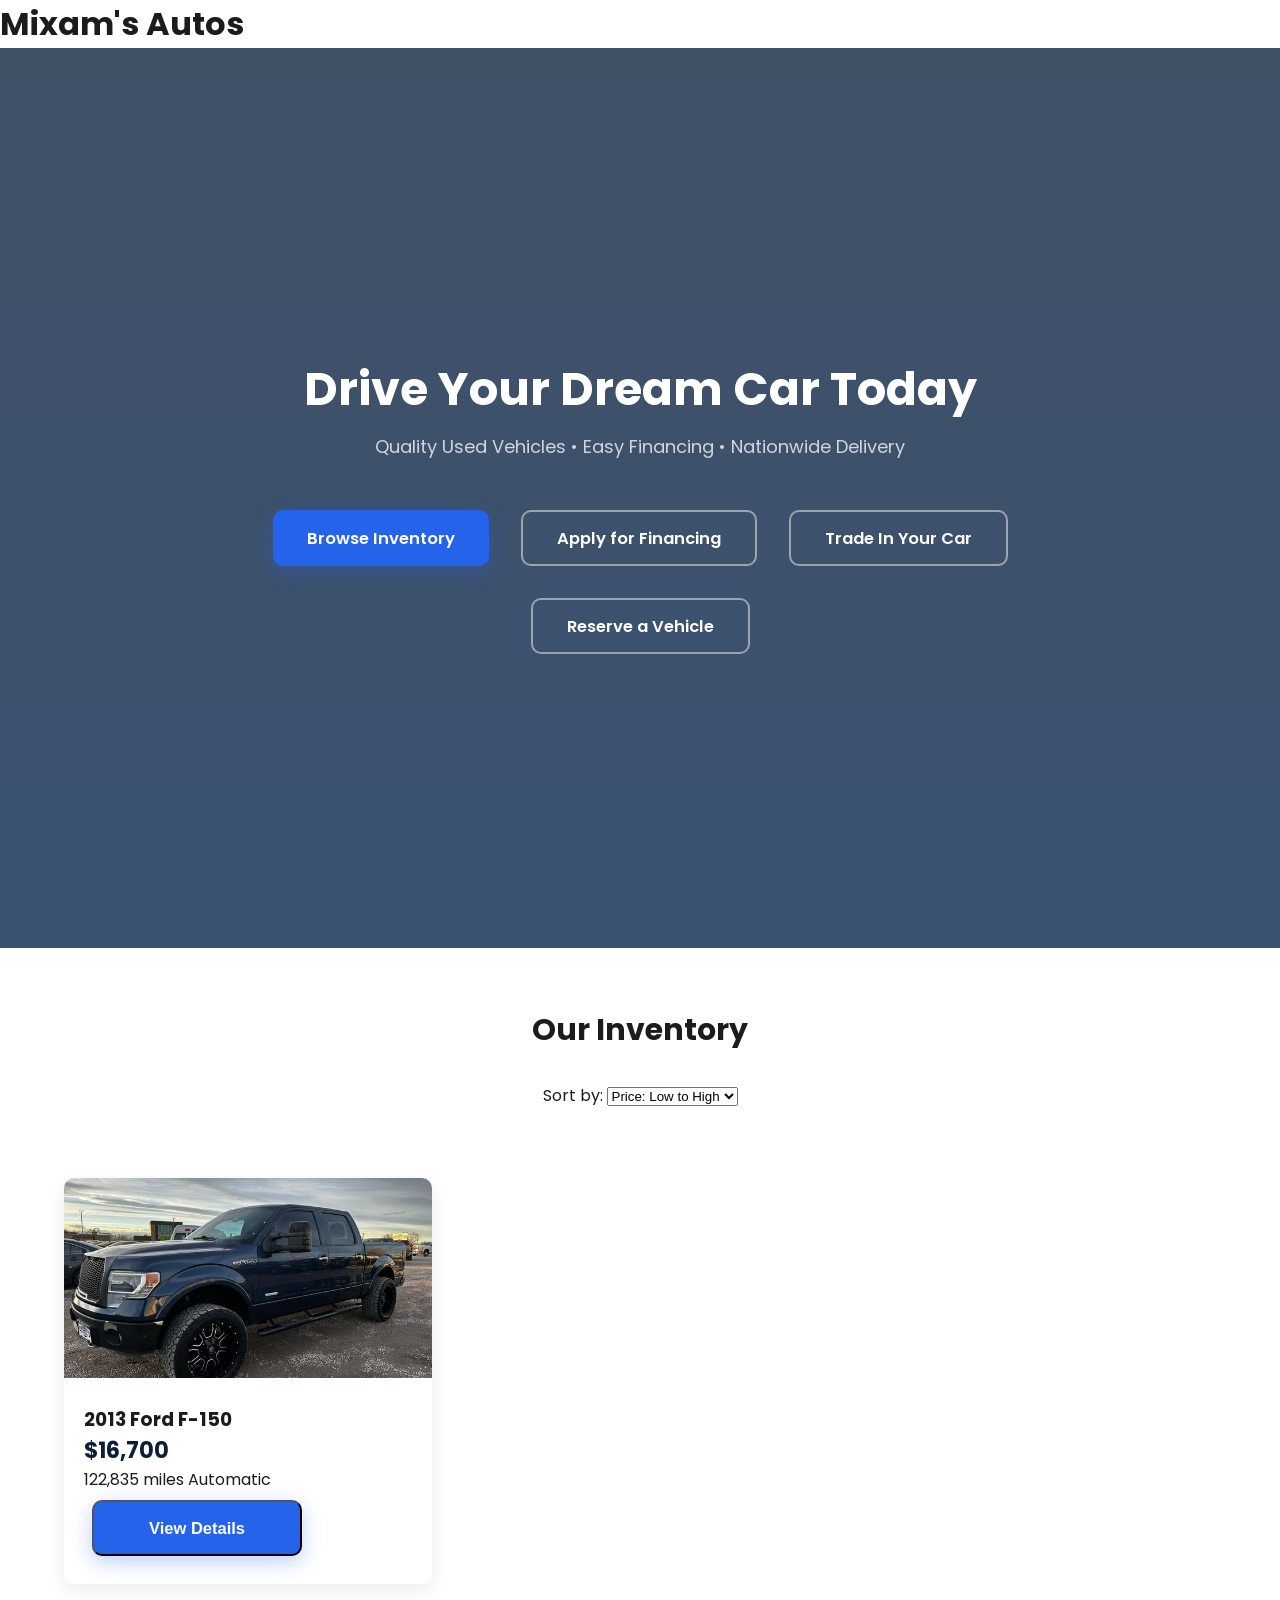
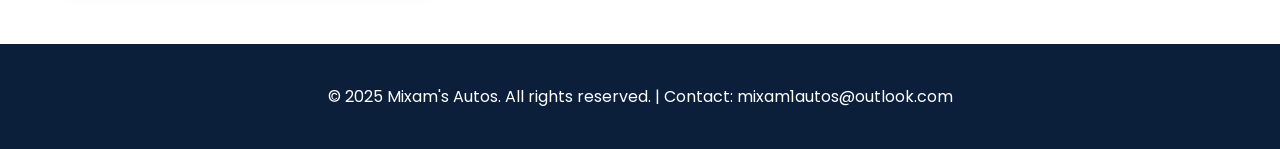
==== index.html @ 823a1bb5 "Update index.html" ====
<!DOCTYPE html>
<html lang="en">
<head>
  <meta charset="UTF-8" />
  <meta name="viewport" content="width=device-width, initial-scale=1.0"/>
  <title>Mixam's Autos - Inventory</title>
  <link rel="stylesheet" href="style.css"/>
  <link href="https://fonts.googleapis.com/css2?family=Poppins:wght@400;500;600;700&display=swap" rel="stylesheet"/>
  <style>
    .hero {
      background: linear-gradient(rgba(11, 31, 58, 0.78), rgba(31, 58, 95, 0.88)), 
                  url('https://images.unsplash.com/photo-1609521263047-f8f205293f24') center/cover no-repeat;
      color: white;
      padding: 110px 5% 80px;
      text-align: center;
      min-height: 100vh;
      display: flex;
      flex-direction: column;
      justify-content: center;
      position: relative;
    }

    /* Professional animation for hero content */
    .hero-content {
      animation: fadeInUp 1.2s ease forwards;
    }

    @keyframes fadeInUp {
      from {
        opacity: 0;
        transform: translateY(40px);
      }
      to {
        opacity: 1;
        transform: translateY(0);
      }
    }

    .hero h1 {
      font-family: 'Poppins', sans-serif;
      font-size: 46px;
      font-weight: 700;
      line-height: 1.12;
      margin-bottom: 18px;
    }
    .hero .subtitle {
      font-size: 18px;
      color: #D1D5DB;
      max-width: 560px;
      margin: 0 auto 42px;
      line-height: 1.5;
    }
    .hero-buttons {
      display: flex;
      gap: 16px;
      justify-content: center;
      flex-wrap: wrap;
    }
    .btn {
      height: 56px;
      padding: 0 34px;
      border-radius: 10px;
      font-size: 16.5px;
      font-weight: 600;
      display: flex;
      align-items: center;
      justify-content: center;
      text-decoration: none;
      min-width: 210px;
      transition: all 0.4s ease;
    }
    .btn-primary {
      background: #2563EB;
      color: white;
      box-shadow: 0 6px 20px rgba(37,99,235,0.3);
    }
    .btn-primary:hover {
      background: #1E40AF;
      transform: translateY(-4px) scale(1.03);
    }
    .btn-secondary {
      background: transparent;
      color: white;
      border: 2px solid #9CA3AF;
    }
    .btn-secondary:hover {
      background: rgba(255,255,255,0.12);
      transform: translateY(-2px);
    }

    /* Mobile improvements */
    @media (max-width: 768px) {
      .hero h1 { font-size: 34px; }
      .hero { padding: 80px 5% 60px; min-height: auto; }
      .hero-buttons { flex-direction: column; align-items: center; }
      .btn { width: 100%; max-width: 300px; }
    }
  </style>
</head>
<body>
  <header>
    <h1>Mixam's Autos</h1>
  </header>

  <main>
    <!-- Hero -->
    <section class="hero">
      <div class="hero-content">
        <h1>Drive Your Dream Car Today</h1>
        <p class="subtitle">Quality Used Vehicles • Easy Financing • Nationwide Delivery</p>
        <div class="hero-buttons">
          <a href="#inventory" class="btn btn-primary">Browse Inventory</a>
          <a href="financing.html" class="btn btn-secondary">Apply for Financing</a>
          <a href="trade-in.html" class="btn btn-secondary">Trade In Your Car</a>
          <a href="reservation.html" class="btn btn-secondary">Reserve a Vehicle</a>
        </div>
      </div>
    </section>

    <!-- Inventory -->
    <section id="inventory" class="filters" style="padding: 60px 5% 40px; background: white;">
      <h2 style="text-align: center; margin-bottom: 30px;">Our Inventory</h2>
      <div class="filter-controls" style="text-align: center; margin-bottom: 30px;">
        <label>Sort by:</label>
        <select id="sortSelect">
          <option value="price-asc">Price: Low to High</option>
          <option value="price-desc">Price: High to Low</option>
          <option value="year-desc">Newest First</option>
        </select>
      </div>
    </section>

    <section class="car-grid" id="carGrid" style="padding: 0 5% 60px; background: white;">
      <!-- Cars added by script.js -->
    </section>
  </main>

  <footer>
    <p>&copy; 2025 Mixam's Autos. All rights reserved. | Contact: mixam1autos@outlook.com</p>
  </footer>

  <script src="script.js"></script>
</body>
</html>
---- style.css ----
* { margin: 0; padding: 0; box-sizing: border-box; }

body {
  font-family: 'Poppins', sans-serif;
  background: #ffffff;
  color: #1C1C1C;
}

.header {
  background: #0B1F3B;
  color: white;
  padding: 1rem 0;
  position: sticky;
  top: 0;
  z-index: 100;
}

.header-container {
  max-width: 1200px;
  margin: 0 auto;
  padding: 0 20px;
  display: flex;
  align-items: center;
  justify-content: space-between;
}

.logo {
  font-size: 26px;
  font-weight: 700;
  color: #C8A951;
}

nav a {
  color: white;
  text-decoration: none;
  margin-left: 30px;
  font-weight: 500;
}

.hero {
  background: linear-gradient(rgba(11,31,59,0.8), rgba(11,31,59,0.8)), url('https://images.unsplash.com/photo-1492144534652-916f5a5c6e3b?q=80&w=2070') center/cover no-repeat;
  height: 520px;
  display: flex;
  align-items: center;
  text-align: center;
  color: white;
}

.hero-content {
  max-width: 800px;
  margin: 0 auto;
  padding: 0 20px;
}

.hero h1 {
  font-size: 42px;
  margin-bottom: 16px;
}

.hero p {
  font-size: 18px;
  margin-bottom: 32px;
}

.btn {
  display: inline-block;
  padding: 14px 28px;
  border-radius: 8px;
  font-weight: 600;
  text-decoration: none;
  margin: 8px;
}

.btn-primary {
  background: #2D6CDF;
  color: white;
}

.btn-secondary {
  background: transparent;
  border: 2px solid white;
  color: white;
}

.section {
  padding: 80px 20px;
}

.container {
  max-width: 1200px;
  margin: 0 auto;
}

h2 {
  text-align: center;
  font-size: 30px;
  margin-bottom: 50px;
}

.car-grid {
  display: grid;
  grid-template-columns: repeat(auto-fill, minmax(320px, 1fr));
  gap: 24px;
}

.car-card {
  background: white;
  border-radius: 10px;
  overflow: hidden;
  box-shadow: 0 6px 20px rgba(0,0,0,0.08);
}

.car-card img {
  width: 100%;
  height: 200px;
  object-fit: cover;
}

.car-info {
  padding: 20px;
}

.price {
  font-size: 22px;
  font-weight: 700;
  color: #0B1F3B;
}

/* Modal */
.modal {
  display: none;
  position: fixed;
  inset: 0;
  background: rgba(0,0,0,0.8);
  align-items: center;
  justify-content: center;
  z-index: 2000;
}

.modal-content {
  background: white;
  width: 90%;
  max-width: 900px;
  border-radius: 10px;
  max-height: 92vh;
  overflow-y: auto;
}

.close {
  position: absolute;
  top: 15px;
  right: 25px;
  font-size: 36px;
  cursor: pointer;
}

.thumbnails {
  display: flex;
  gap: 10px;
  padding: 15px;
  background: #f8f9fa;
  overflow-x: auto;
}

.thumbnails img {
  width: 90px;
  height: 65px;
  object-fit: cover;
  cursor: pointer;
  border-radius: 6px;
}

/* Footer */
footer {
  background: #0B1F3B;
  color: white;
  text-align: center;
  padding: 40px 20px;
}
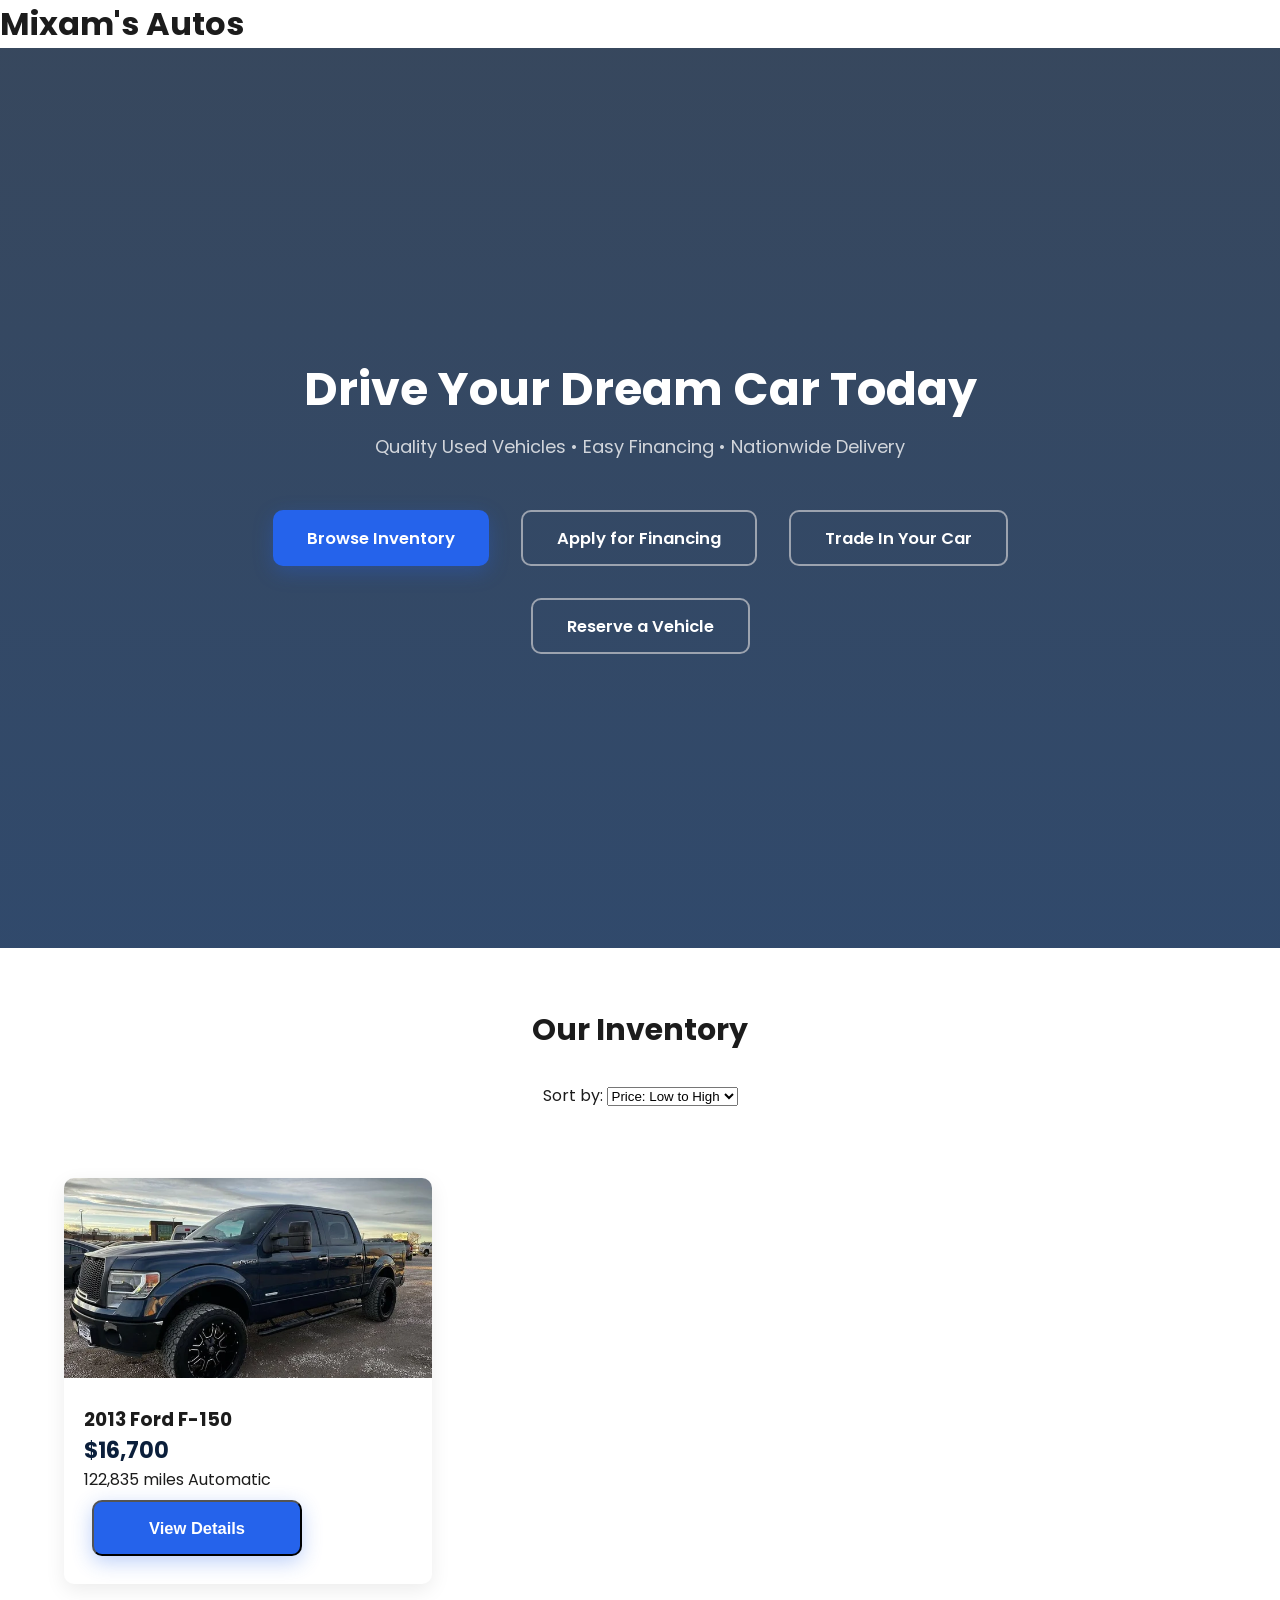
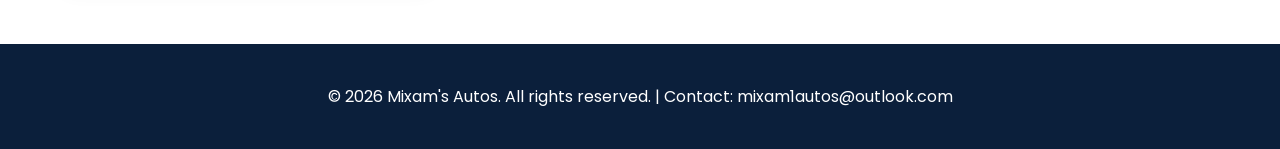
==== commit 7c2e91be: "Update index.html" ====
--- a/index.html
+++ b/index.html
@@ -8,8 +8,8 @@
   <link href="https://fonts.googleapis.com/css2?family=Poppins:wght@400;500;600;700&display=swap" rel="stylesheet"/>
   <style>
     .hero {
-      background: linear-gradient(rgba(11, 31, 58, 0.78), rgba(31, 58, 95, 0.88)), 
-                  url('https://images.unsplash.com/photo-1609521263047-f8f205293f24') center/cover no-repeat;
+      background: linear-gradient(rgba(11, 31, 58, 0.82), rgba(31, 58, 95, 0.92)), 
+                  url('https://images.unsplash.com/photo-1609521263047-f8f205293f24') center/cover no-repeat fixed;
       color: white;
       padding: 110px 5% 80px;
       text-align: center;
@@ -22,13 +22,13 @@
 
     /* Professional animation for hero content */
     .hero-content {
-      animation: fadeInUp 1.2s ease forwards;
+      animation: fadeInUp 1.4s ease forwards;
     }
 
     @keyframes fadeInUp {
       from {
         opacity: 0;
-        transform: translateY(40px);
+        transform: translateY(50px);
       }
       to {
         opacity: 1;
@@ -76,7 +76,7 @@
     }
     .btn-primary:hover {
       background: #1E40AF;
-      transform: translateY(-4px) scale(1.03);
+      transform: translateY(-4px) scale(1.04);
     }
     .btn-secondary {
       background: transparent;
@@ -136,7 +136,7 @@
   </main>
 
   <footer>
-    <p>&copy; 2025 Mixam's Autos. All rights reserved. | Contact: mixam1autos@outlook.com</p>
+    <p>&copy; 2026 Mixam's Autos. All rights reserved. | Contact: mixam1autos@outlook.com</p>
   </footer>
 
   <script src="script.js"></script>
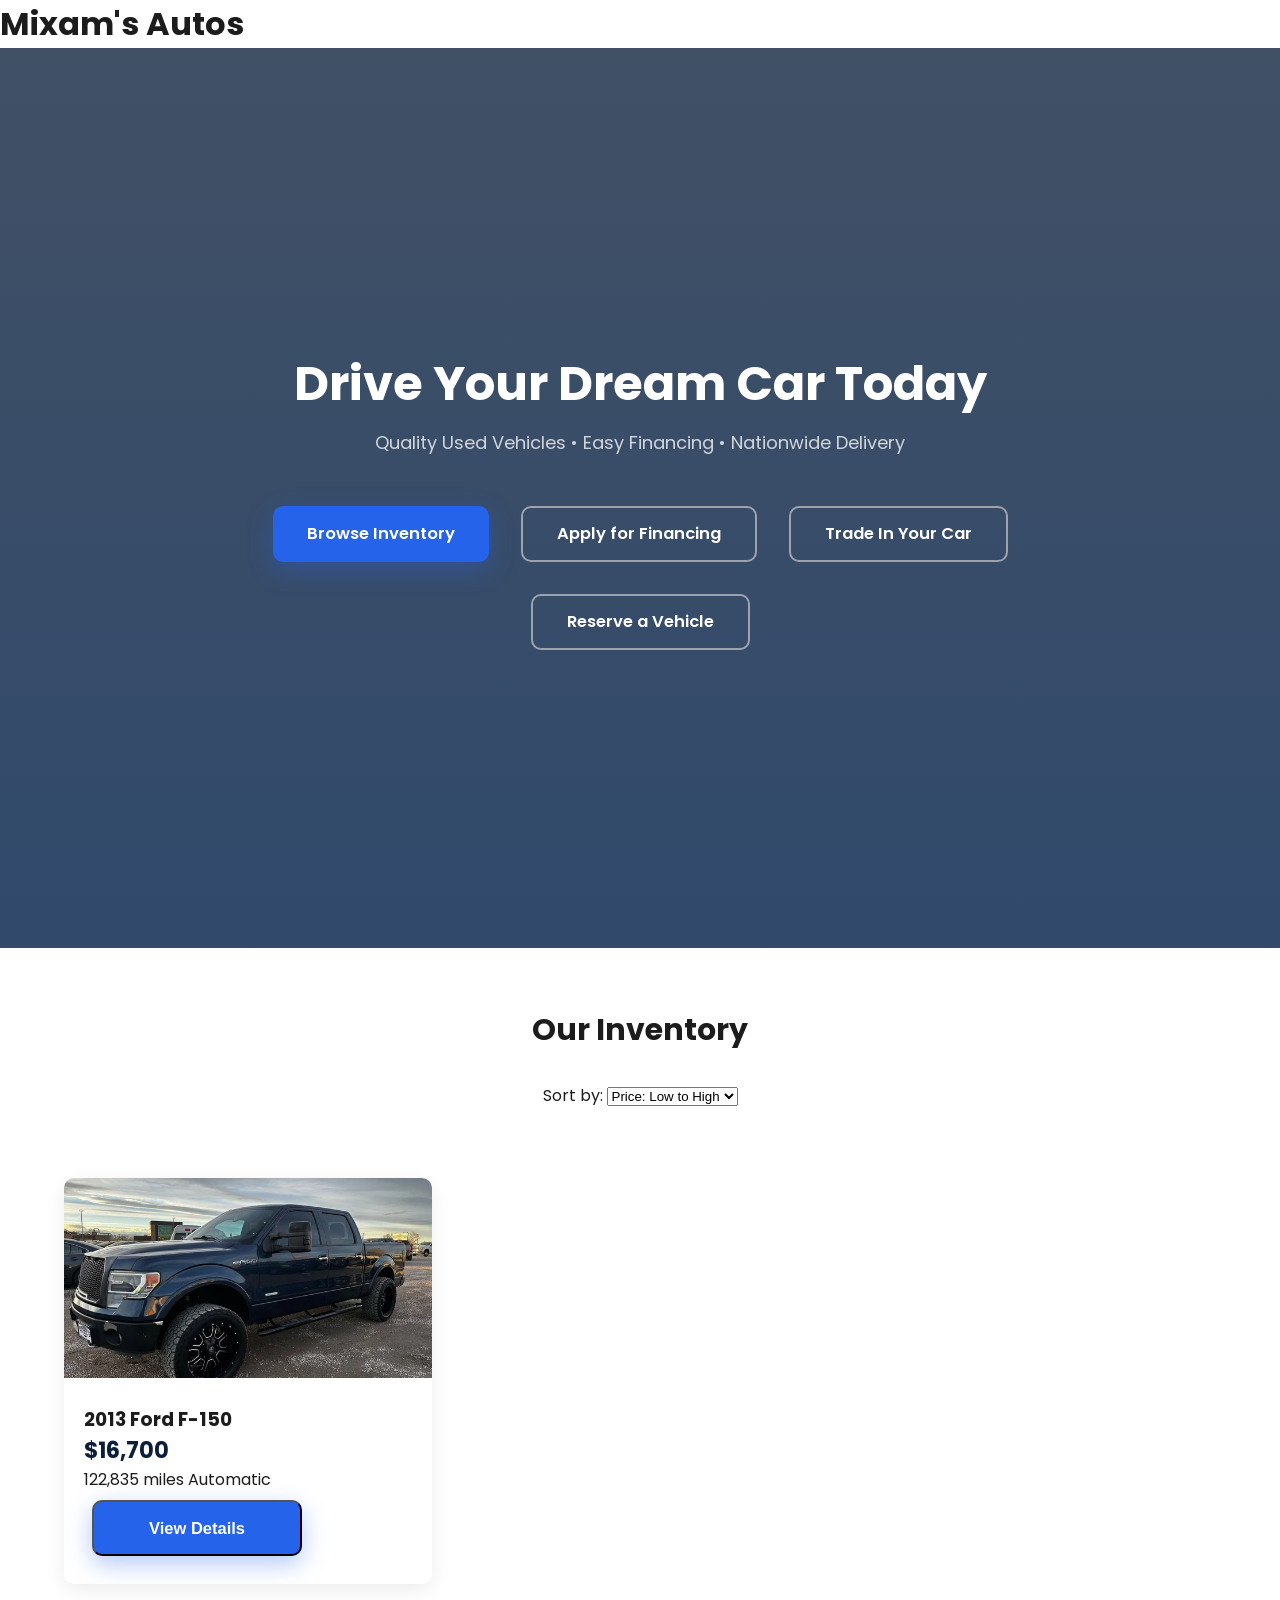
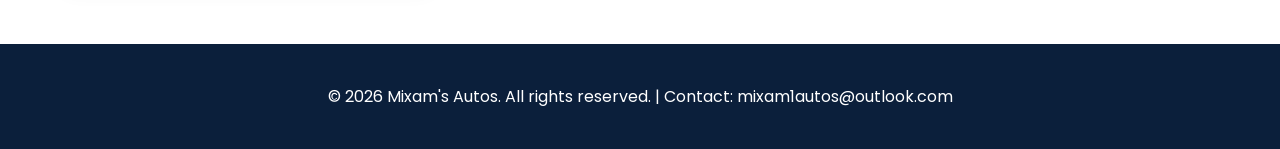
==== commit 0ce52a47: "Update index.html" ====
--- a/index.html
+++ b/index.html
@@ -8,27 +8,46 @@
   <link href="https://fonts.googleapis.com/css2?family=Poppins:wght@400;500;600;700&display=swap" rel="stylesheet"/>
   <style>
     .hero {
-      background: linear-gradient(rgba(11, 31, 58, 0.82), rgba(31, 58, 95, 0.92)), 
+      background: linear-gradient(rgba(11, 31, 58, 0.78), rgba(31, 58, 95, 0.92)), 
                   url('https://images.unsplash.com/photo-1609521263047-f8f205293f24') center/cover no-repeat fixed;
       color: white;
-      padding: 110px 5% 80px;
+      padding: 110px 5% 90px;
       text-align: center;
       min-height: 100vh;
       display: flex;
       flex-direction: column;
       justify-content: center;
       position: relative;
+      overflow: hidden;
     }
 
-    /* Professional animation for hero content */
+    /* Advanced layered animation */
     .hero-content {
-      animation: fadeInUp 1.4s ease forwards;
+      animation: fadeInUp 1.6s cubic-bezier(0.23, 1, 0.32, 1) forwards;
+    }
+
+    .hero h1 {
+      font-family: 'Poppins', sans-serif;
+      font-size: 48px;
+      font-weight: 700;
+      line-height: 1.1;
+      margin-bottom: 18px;
+      animation: textReveal 1.2s ease forwards 0.3s;
+    }
+
+    .hero .subtitle {
+      font-size: 18px;
+      color: #D1D5DB;
+      max-width: 560px;
+      margin: 0 auto 42px;
+      opacity: 0;
+      animation: fadeInUp 1.4s ease forwards 0.8s;
     }
 
     @keyframes fadeInUp {
       from {
         opacity: 0;
-        transform: translateY(50px);
+        transform: translateY(60px);
       }
       to {
         opacity: 1;
@@ -36,26 +55,20 @@
       }
     }
 
-    .hero h1 {
-      font-family: 'Poppins', sans-serif;
-      font-size: 46px;
-      font-weight: 700;
-      line-height: 1.12;
-      margin-bottom: 18px;
+    @keyframes textReveal {
+      from { opacity: 0; transform: translateY(30px); }
+      to { opacity: 1; transform: translateY(0); }
     }
-    .hero .subtitle {
-      font-size: 18px;
-      color: #D1D5DB;
-      max-width: 560px;
-      margin: 0 auto 42px;
-      line-height: 1.5;
-    }
+
     .hero-buttons {
       display: flex;
       gap: 16px;
       justify-content: center;
       flex-wrap: wrap;
+      opacity: 0;
+      animation: fadeInUp 1.2s ease forwards 1.2s;
     }
+
     .btn {
       height: 56px;
       padding: 0 34px;
@@ -67,17 +80,37 @@
       justify-content: center;
       text-decoration: none;
       min-width: 210px;
-      transition: all 0.4s ease;
+      transition: all 0.4s cubic-bezier(0.23, 1, 0.32, 1);
+      position: relative;
+      overflow: hidden;
     }
+
+    .btn::before {
+      content: '';
+      position: absolute;
+      top: 0;
+      left: -100%;
+      width: 100%;
+      height: 100%;
+      background: linear-gradient(90deg, transparent, rgba(255,255,255,0.3), transparent);
+      transition: 0.6s;
+    }
+
+    .btn:hover::before {
+      left: 200%;
+    }
+
     .btn-primary {
       background: #2563EB;
       color: white;
-      box-shadow: 0 6px 20px rgba(37,99,235,0.3);
+      box-shadow: 0 8px 25px rgba(37,99,235,0.35);
     }
     .btn-primary:hover {
       background: #1E40AF;
-      transform: translateY(-4px) scale(1.04);
+      transform: translateY(-5px) scale(1.04);
+      box-shadow: 0 12px 30px rgba(37,99,235,0.45);
     }
+
     .btn-secondary {
       background: transparent;
       color: white;
@@ -85,7 +118,8 @@
     }
     .btn-secondary:hover {
       background: rgba(255,255,255,0.12);
-      transform: translateY(-2px);
+      transform: translateY(-3px);
+      border-color: #D1D5DB;
     }
 
     /* Mobile improvements */
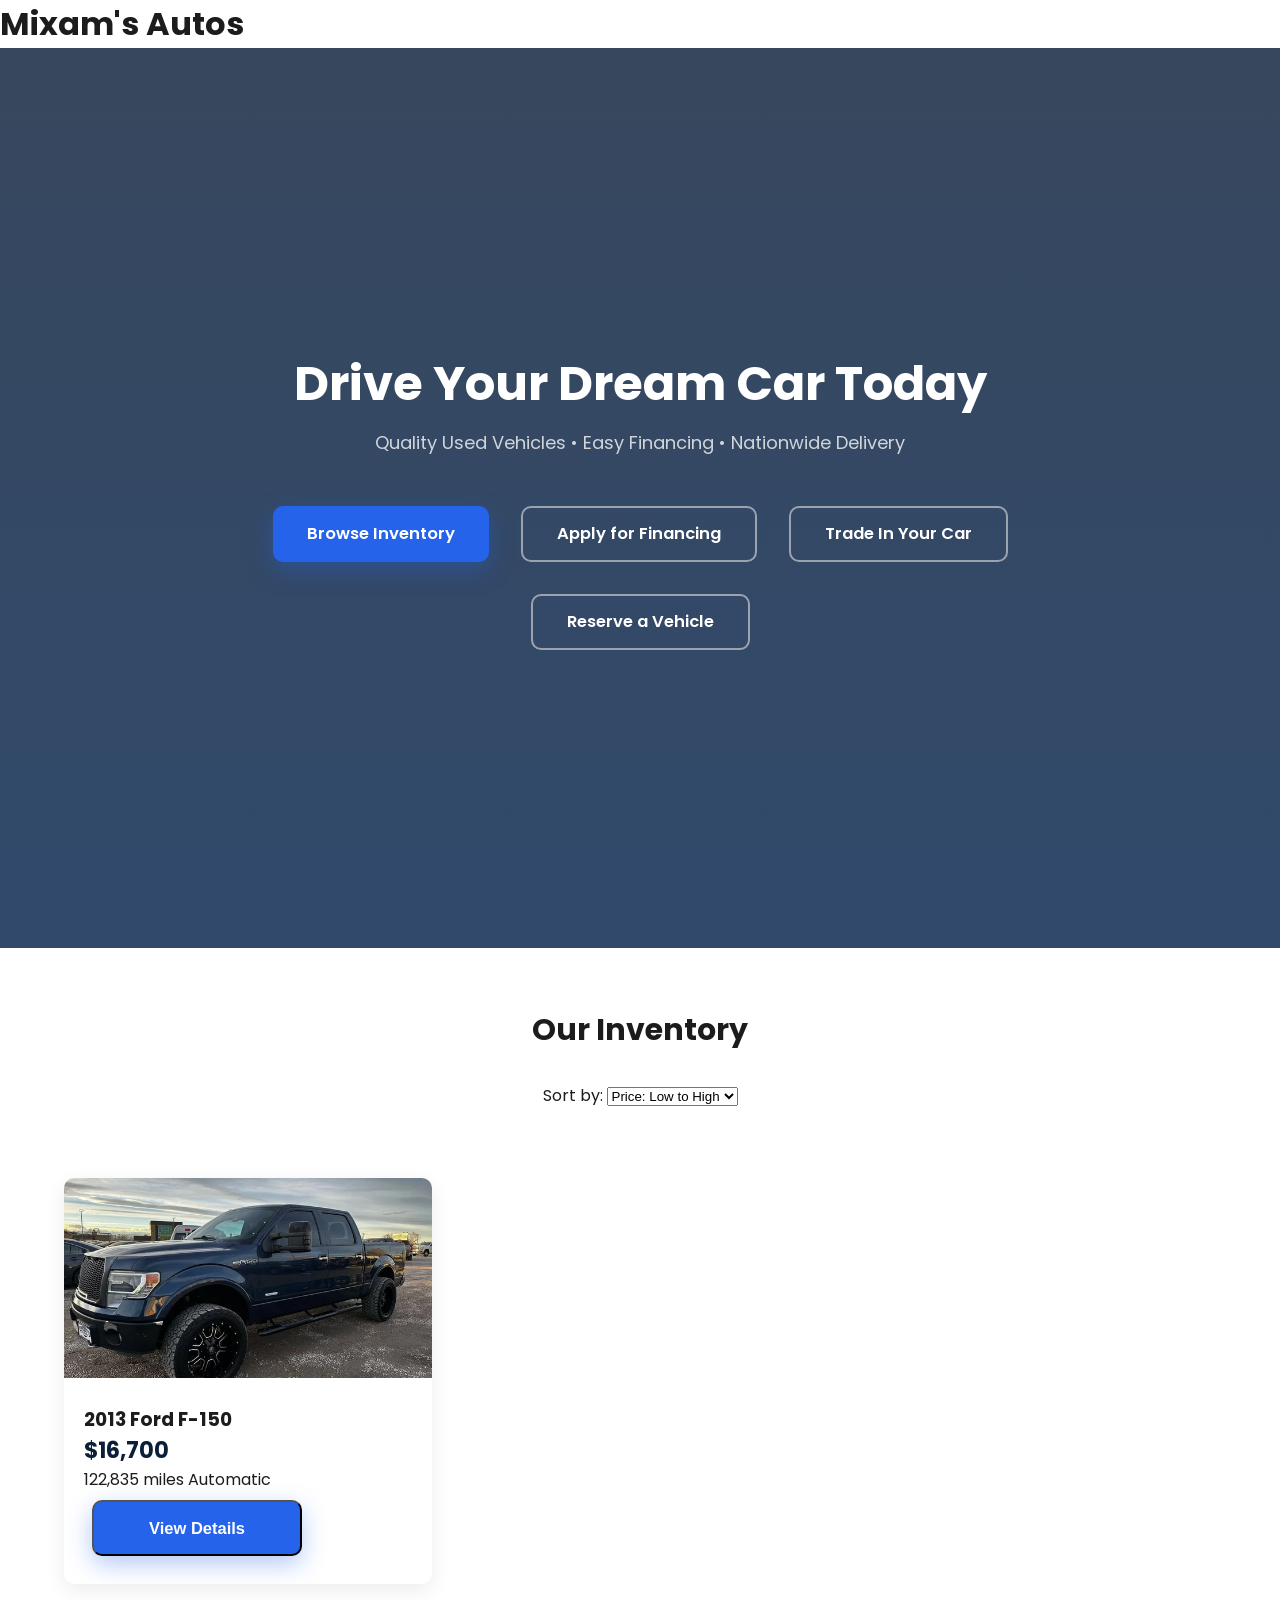
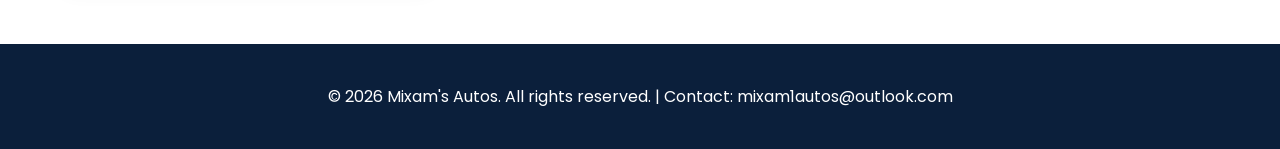
==== commit 4d8c141c: "Update index.html" ====
--- a/index.html
+++ b/index.html
@@ -8,7 +8,7 @@
   <link href="https://fonts.googleapis.com/css2?family=Poppins:wght@400;500;600;700&display=swap" rel="stylesheet"/>
   <style>
     .hero {
-      background: linear-gradient(rgba(11, 31, 58, 0.78), rgba(31, 58, 95, 0.92)), 
+      background: linear-gradient(rgba(11, 31, 58, 0.82), rgba(31, 58, 95, 0.92)), 
                   url('https://images.unsplash.com/photo-1609521263047-f8f205293f24') center/cover no-repeat fixed;
       color: white;
       padding: 110px 5% 90px;
@@ -21,9 +21,20 @@
       overflow: hidden;
     }
 
-    /* Advanced layered animation */
+    /* Professional animation for hero content */
     .hero-content {
-      animation: fadeInUp 1.6s cubic-bezier(0.23, 1, 0.32, 1) forwards;
+      animation: fadeInUp 1.4s cubic-bezier(0.23, 1, 0.32, 1) forwards;
+    }
+
+    @keyframes fadeInUp {
+      from {
+        opacity: 0;
+        transform: translateY(50px);
+      }
+      to {
+        opacity: 1;
+        transform: translateY(0);
+      }
     }
 
     .hero h1 {
@@ -32,43 +43,22 @@
       font-weight: 700;
       line-height: 1.1;
       margin-bottom: 18px;
-      animation: textReveal 1.2s ease forwards 0.3s;
     }
-
     .hero .subtitle {
       font-size: 18px;
       color: #D1D5DB;
       max-width: 560px;
       margin: 0 auto 42px;
-      opacity: 0;
-      animation: fadeInUp 1.4s ease forwards 0.8s;
+      line-height: 1.5;
     }
-
-    @keyframes fadeInUp {
-      from {
-        opacity: 0;
-        transform: translateY(60px);
-      }
-      to {
-        opacity: 1;
-        transform: translateY(0);
-      }
-    }
-
-    @keyframes textReveal {
-      from { opacity: 0; transform: translateY(30px); }
-      to { opacity: 1; transform: translateY(0); }
-    }
-
     .hero-buttons {
       display: flex;
       gap: 16px;
       justify-content: center;
       flex-wrap: wrap;
       opacity: 0;
-      animation: fadeInUp 1.2s ease forwards 1.2s;
+      animation: fadeInUp 1.2s ease forwards 0.8s;
     }
-
     .btn {
       height: 56px;
       padding: 0 34px;
@@ -81,25 +71,7 @@
       text-decoration: none;
       min-width: 210px;
       transition: all 0.4s cubic-bezier(0.23, 1, 0.32, 1);
-      position: relative;
-      overflow: hidden;
     }
-
-    .btn::before {
-      content: '';
-      position: absolute;
-      top: 0;
-      left: -100%;
-      width: 100%;
-      height: 100%;
-      background: linear-gradient(90deg, transparent, rgba(255,255,255,0.3), transparent);
-      transition: 0.6s;
-    }
-
-    .btn:hover::before {
-      left: 200%;
-    }
-
     .btn-primary {
       background: #2563EB;
       color: white;
@@ -108,9 +80,7 @@
     .btn-primary:hover {
       background: #1E40AF;
       transform: translateY(-5px) scale(1.04);
-      box-shadow: 0 12px 30px rgba(37,99,235,0.45);
     }
-
     .btn-secondary {
       background: transparent;
       color: white;
@@ -137,7 +107,7 @@
   </header>
 
   <main>
-    <!-- Hero -->
+    <!-- Hero with luxury showroom background -->
     <section class="hero">
       <div class="hero-content">
         <h1>Drive Your Dream Car Today</h1>
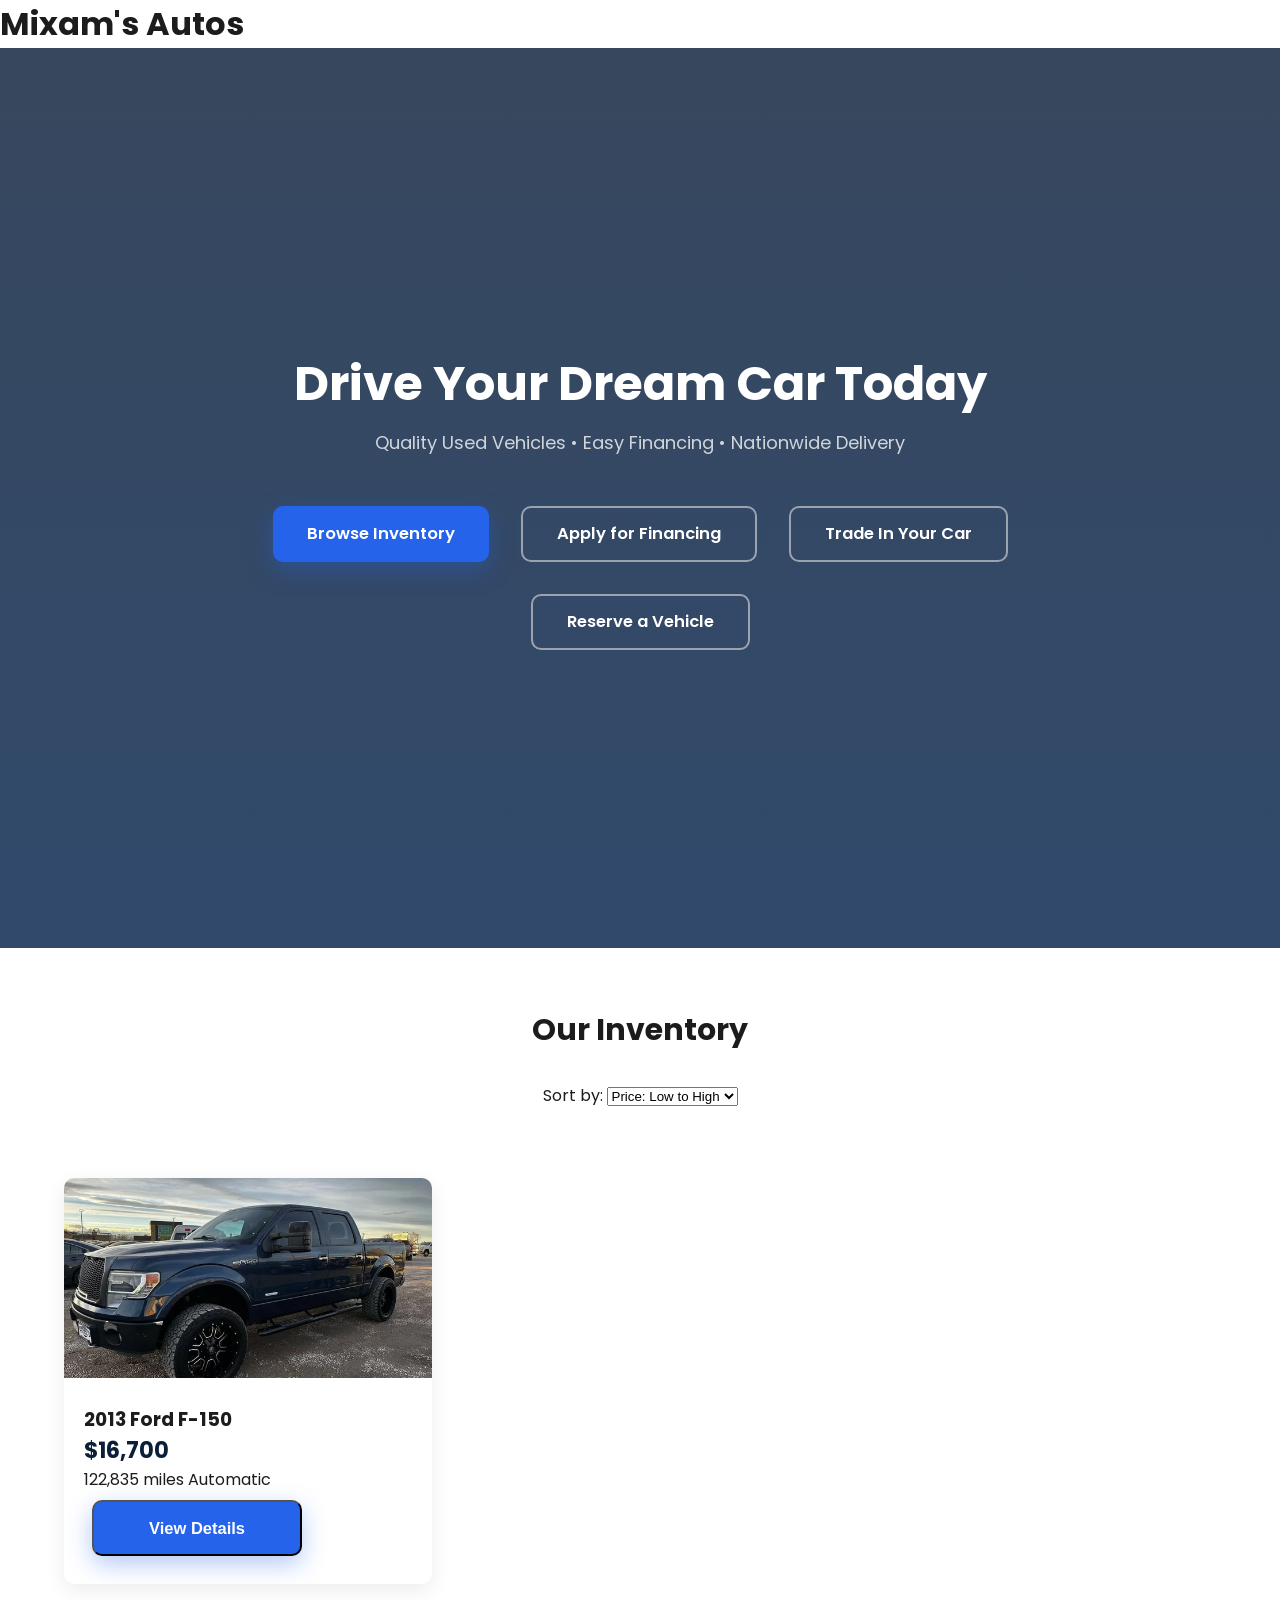
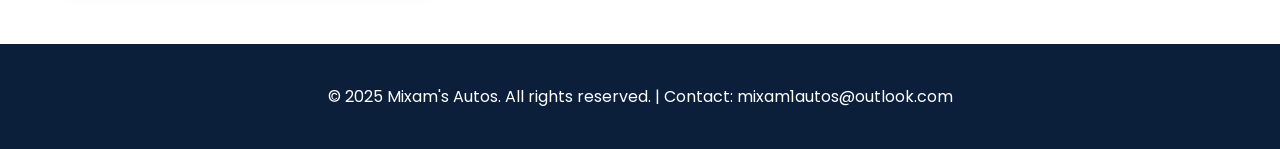
==== commit 57e50ad3: "Update index.html" ====
--- a/index.html
+++ b/index.html
@@ -140,7 +140,7 @@
   </main>
 
   <footer>
-    <p>&copy; 2026 Mixam's Autos. All rights reserved. | Contact: mixam1autos@outlook.com</p>
+    <p>&copy; 2025 Mixam's Autos. All rights reserved. | Contact: mixam1autos@outlook.com</p>
   </footer>
 
   <script src="script.js"></script>
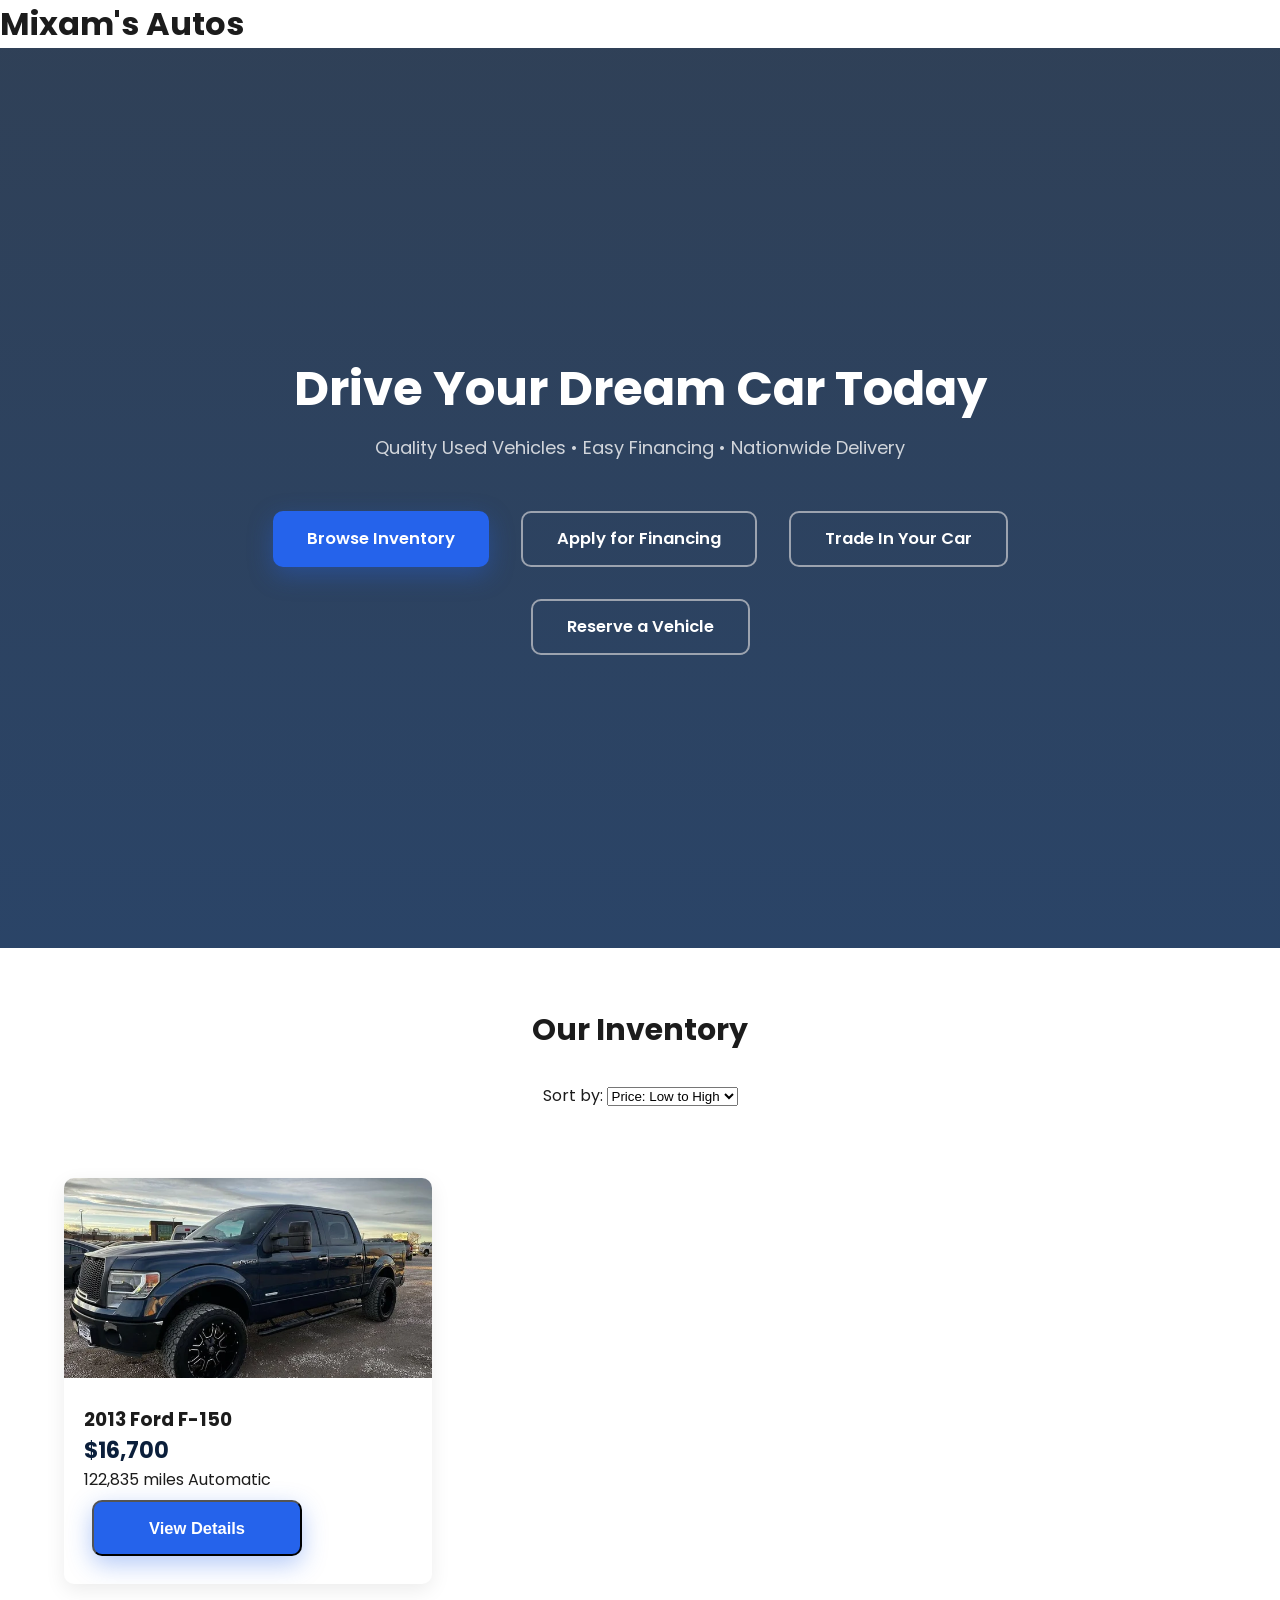
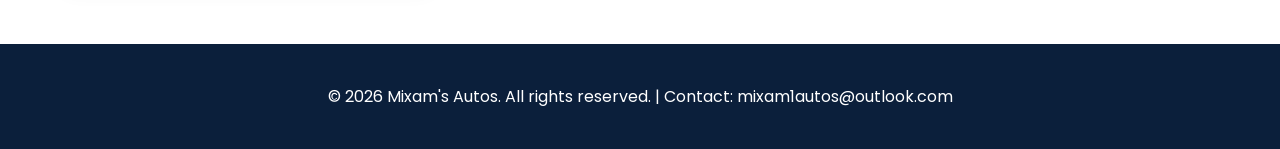
==== commit e6a3e728: "Update index.html" ====
--- a/index.html
+++ b/index.html
@@ -8,22 +8,21 @@
   <link href="https://fonts.googleapis.com/css2?family=Poppins:wght@400;500;600;700&display=swap" rel="stylesheet"/>
   <style>
     .hero {
-      background: linear-gradient(rgba(11, 31, 58, 0.82), rgba(31, 58, 95, 0.92)), 
+      background: linear-gradient(rgba(11, 31, 58, 0.85), rgba(31, 58, 95, 0.95)), 
                   url('https://images.unsplash.com/photo-1609521263047-f8f205293f24') center/cover no-repeat fixed;
       color: white;
-      padding: 110px 5% 90px;
+      padding: 120px 5% 90px;
       text-align: center;
       min-height: 100vh;
       display: flex;
       flex-direction: column;
       justify-content: center;
       position: relative;
-      overflow: hidden;
     }
 
-    /* Professional animation for hero content */
+    /* Professional fade-in animation */
     .hero-content {
-      animation: fadeInUp 1.4s cubic-bezier(0.23, 1, 0.32, 1) forwards;
+      animation: fadeInUp 1.5s cubic-bezier(0.23, 1, 0.32, 1) forwards;
     }
 
     @keyframes fadeInUp {
@@ -56,8 +55,6 @@
       gap: 16px;
       justify-content: center;
       flex-wrap: wrap;
-      opacity: 0;
-      animation: fadeInUp 1.2s ease forwards 0.8s;
     }
     .btn {
       height: 56px;
@@ -107,7 +104,7 @@
   </header>
 
   <main>
-    <!-- Hero with luxury showroom background -->
+    <!-- Hero -->
     <section class="hero">
       <div class="hero-content">
         <h1>Drive Your Dream Car Today</h1>
@@ -140,7 +137,7 @@
   </main>
 
   <footer>
-    <p>&copy; 2025 Mixam's Autos. All rights reserved. | Contact: mixam1autos@outlook.com</p>
+    <p>&copy; 2026 Mixam's Autos. All rights reserved. | Contact: mixam1autos@outlook.com</p>
   </footer>
 
   <script src="script.js"></script>
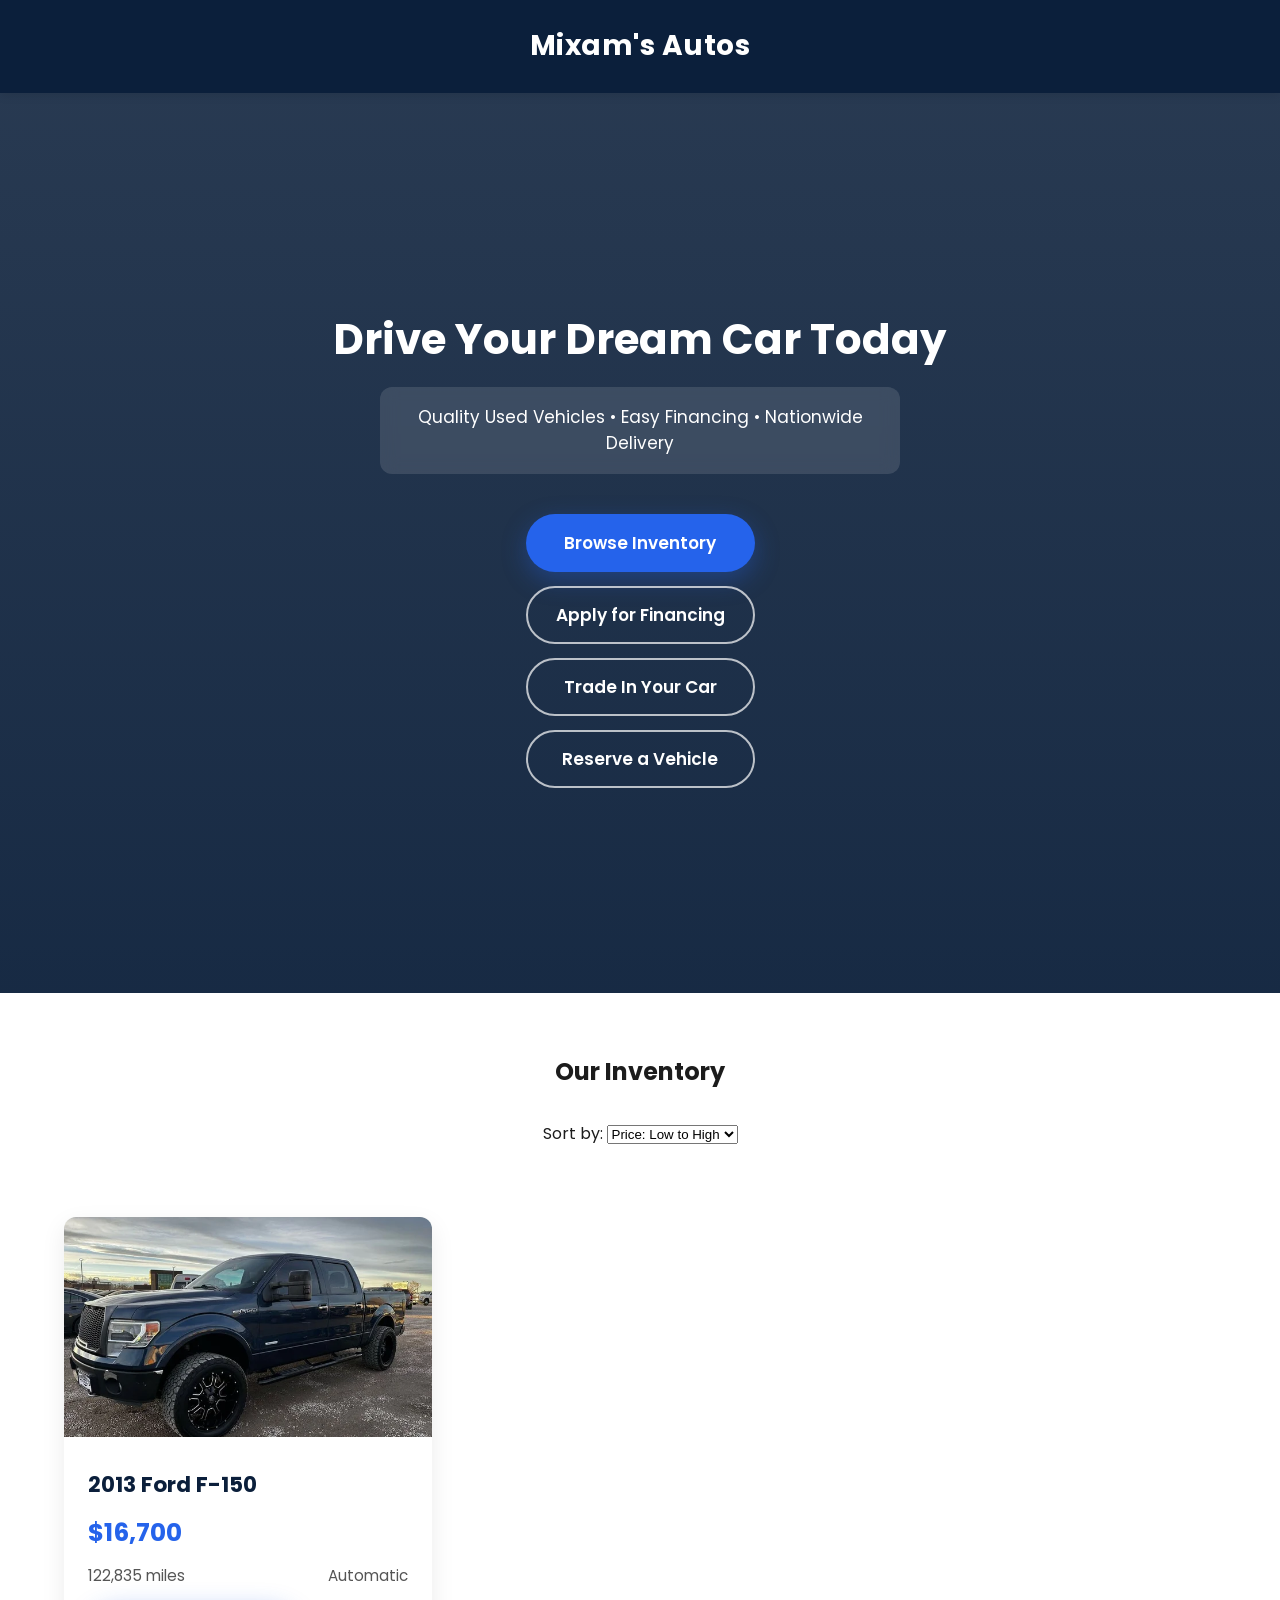
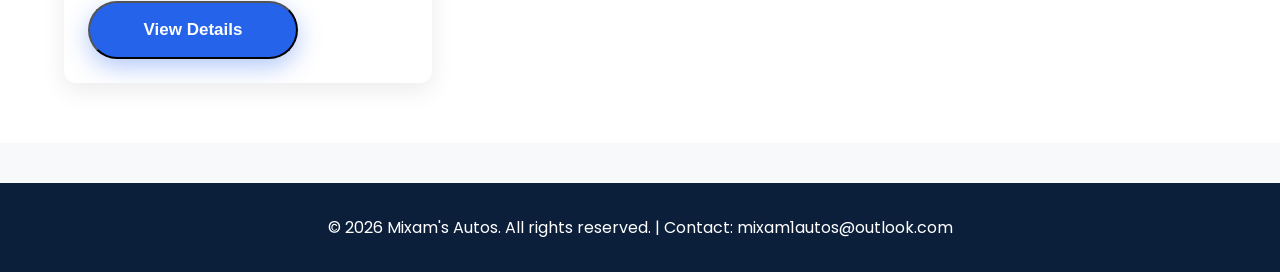
==== commit 37fcfa23: "Update index.html" ====
--- a/index.html
+++ b/index.html
@@ -8,10 +8,10 @@
   <link href="https://fonts.googleapis.com/css2?family=Poppins:wght@400;500;600;700&display=swap" rel="stylesheet"/>
   <style>
     .hero {
-      background: linear-gradient(rgba(11, 31, 58, 0.85), rgba(31, 58, 95, 0.95)), 
+      background: linear-gradient(rgba(11, 31, 58, 0.88), rgba(11, 31, 58, 0.95)), 
                   url('https://images.unsplash.com/photo-1609521263047-f8f205293f24') center/cover no-repeat fixed;
       color: white;
-      padding: 120px 5% 90px;
+      padding: 100px 5% 80px;
       text-align: center;
       min-height: 100vh;
       display: flex;
@@ -20,81 +20,70 @@
       position: relative;
     }
 
-    /* Professional fade-in animation */
-    .hero-content {
-      animation: fadeInUp 1.5s cubic-bezier(0.23, 1, 0.32, 1) forwards;
+    .hero h1 {
+      font-size: 42px;
+      font-weight: 700;
+      line-height: 1.1;
+      margin-bottom: 24px;
     }
 
-    @keyframes fadeInUp {
-      from {
-        opacity: 0;
-        transform: translateY(50px);
-      }
-      to {
-        opacity: 1;
-        transform: translateY(0);
-      }
+    .subtitle-box {
+      background: rgba(255,255,255,0.12);
+      border-radius: 12px;
+      padding: 18px 24px;
+      margin: 0 auto 40px;
+      max-width: 520px;
+      font-size: 17px;
+      line-height: 1.5;
+      backdrop-filter: blur(8px);
     }
 
-    .hero h1 {
-      font-family: 'Poppins', sans-serif;
-      font-size: 48px;
-      font-weight: 700;
-      line-height: 1.1;
-      margin-bottom: 18px;
-    }
-    .hero .subtitle {
-      font-size: 18px;
-      color: #D1D5DB;
-      max-width: 560px;
-      margin: 0 auto 42px;
-      line-height: 1.5;
-    }
     .hero-buttons {
       display: flex;
-      gap: 16px;
-      justify-content: center;
-      flex-wrap: wrap;
+      flex-direction: column;
+      gap: 14px;
+      max-width: 420px;
+      margin: 0 auto;
     }
+
     .btn {
-      height: 56px;
-      padding: 0 34px;
-      border-radius: 10px;
-      font-size: 16.5px;
+      height: 58px;
+      padding: 0 28px;
+      border-radius: 9999px;
+      font-size: 17px;
       font-weight: 600;
       display: flex;
       align-items: center;
       justify-content: center;
       text-decoration: none;
-      min-width: 210px;
-      transition: all 0.4s cubic-bezier(0.23, 1, 0.32, 1);
+      transition: all 0.3s ease;
     }
+
     .btn-primary {
       background: #2563EB;
       color: white;
-      box-shadow: 0 8px 25px rgba(37,99,235,0.35);
     }
     .btn-primary:hover {
       background: #1E40AF;
-      transform: translateY(-5px) scale(1.04);
+      transform: translateY(-3px);
     }
+
     .btn-secondary {
       background: transparent;
       color: white;
-      border: 2px solid #9CA3AF;
+      border: 2px solid rgba(255,255,255,0.7);
     }
     .btn-secondary:hover {
-      background: rgba(255,255,255,0.12);
+      background: rgba(255,255,255,0.1);
+      border-color: white;
       transform: translateY(-3px);
-      border-color: #D1D5DB;
     }
 
     /* Mobile improvements */
     @media (max-width: 768px) {
       .hero h1 { font-size: 34px; }
       .hero { padding: 80px 5% 60px; min-height: auto; }
-      .hero-buttons { flex-direction: column; align-items: center; }
-      .btn { width: 100%; max-width: 300px; }
+      .subtitle-box { margin-bottom: 32px; font-size: 16px; }
     }
   </style>
 </head>
@@ -104,17 +93,19 @@
   </header>
 
   <main>
-    <!-- Hero -->
+    <!-- Hero - styled like your screenshot -->
     <section class="hero">
-      <div class="hero-content">
-        <h1>Drive Your Dream Car Today</h1>
-        <p class="subtitle">Quality Used Vehicles • Easy Financing • Nationwide Delivery</p>
-        <div class="hero-buttons">
-          <a href="#inventory" class="btn btn-primary">Browse Inventory</a>
-          <a href="financing.html" class="btn btn-secondary">Apply for Financing</a>
-          <a href="trade-in.html" class="btn btn-secondary">Trade In Your Car</a>
-          <a href="reservation.html" class="btn btn-secondary">Reserve a Vehicle</a>
-        </div>
+      <h1>Drive Your Dream Car Today</h1>
+      
+      <div class="subtitle-box">
+        Quality Used Vehicles • Easy Financing • Nationwide Delivery
+      </div>
+
+      <div class="hero-buttons">
+        <a href="#inventory" class="btn btn-primary">Browse Inventory</a>
+        <a href="financing.html" class="btn btn-secondary">Apply for Financing</a>
+        <a href="trade-in.html" class="btn btn-secondary">Trade In Your Car</a>
+        <a href="reservation.html" class="btn btn-secondary">Reserve a Vehicle</a>
       </div>
     </section>
 
--- a/style.css
+++ b/style.css
@@ -1,173 +1,230 @@
-* { margin: 0; padding: 0; box-sizing: border-box; }
+* {
+  margin: 0;
+  padding: 0;
+  box-sizing: border-box;
+}
 
 body {
   font-family: 'Poppins', sans-serif;
-  background: #ffffff;
+  background: #f8f9fa;
   color: #1C1C1C;
-}
-
-.header {
+  line-height: 1.6;
+}
+
+/* Header */
+header {
   background: #0B1F3B;
   color: white;
-  padding: 1rem 0;
+  text-align: center;
+  padding: 1.5rem 1rem;
   position: sticky;
   top: 0;
   z-index: 100;
-}
-
-.header-container {
-  max-width: 1200px;
-  margin: 0 auto;
-  padding: 0 20px;
+  box-shadow: 0 2px 10px rgba(0,0,0,0.1);
+}
+
+header h1 {
+  font-size: 28px;
+  font-weight: 700;
+  letter-spacing: 0.5px;
+}
+
+/* Hero */
+.hero {
+  background: linear-gradient(rgba(11, 31, 58, 0.82), rgba(31, 58, 95, 0.92)), 
+              url('https://images.unsplash.com/photo-1609521263047-f8f205293f24') center/cover no-repeat fixed;
+  color: white;
+  padding: 120px 5% 90px;
+  text-align: center;
+  min-height: 100vh;
+  display: flex;
+  flex-direction: column;
+  justify-content: center;
+  position: relative;
+}
+
+.hero-content {
+  animation: fadeInUp 1.6s cubic-bezier(0.23, 1, 0.32, 1) forwards;
+}
+
+@keyframes fadeInUp {
+  from {
+    opacity: 0;
+    transform: translateY(60px);
+  }
+  to {
+    opacity: 1;
+    transform: translateY(0);
+  }
+}
+
+.hero h1 {
+  font-size: 48px;
+  font-weight: 700;
+  line-height: 1.1;
+  margin-bottom: 18px;
+}
+
+.hero .subtitle {
+  font-size: 18px;
+  color: #D1D5DB;
+  max-width: 560px;
+  margin: 0 auto 42px;
+  line-height: 1.5;
+}
+
+.hero-buttons {
+  display: flex;
+  gap: 16px;
+  justify-content: center;
+  flex-wrap: wrap;
+}
+
+.btn {
+  height: 56px;
+  padding: 0 34px;
+  border-radius: 10px;
+  font-size: 16.5px;
+  font-weight: 600;
   display: flex;
   align-items: center;
-  justify-content: space-between;
-}
-
-.logo {
-  font-size: 26px;
-  font-weight: 700;
-  color: #C8A951;
-}
-
-nav a {
-  color: white;
+  justify-content: center;
   text-decoration: none;
-  margin-left: 30px;
-  font-weight: 500;
-}
-
-.hero {
-  background: linear-gradient(rgba(11,31,59,0.8), rgba(11,31,59,0.8)), url('https://images.unsplash.com/photo-1492144534652-916f5a5c6e3b?q=80&w=2070') center/cover no-repeat;
-  height: 520px;
-  display: flex;
-  align-items: center;
-  text-align: center;
-  color: white;
-}
-
-.hero-content {
-  max-width: 800px;
-  margin: 0 auto;
-  padding: 0 20px;
-}
-
-.hero h1 {
-  font-size: 42px;
-  margin-bottom: 16px;
-}
-
-.hero p {
-  font-size: 18px;
-  margin-bottom: 32px;
-}
-
-.btn {
-  display: inline-block;
-  padding: 14px 28px;
-  border-radius: 8px;
-  font-weight: 600;
-  text-decoration: none;
-  margin: 8px;
+  min-width: 210px;
+  transition: all 0.4s cubic-bezier(0.23, 1, 0.32, 1);
 }
 
 .btn-primary {
-  background: #2D6CDF;
-  color: white;
+  background: #2563EB;
+  color: white;
+  box-shadow: 0 8px 25px rgba(37,99,235,0.35);
+}
+
+.btn-primary:hover {
+  background: #1E40AF;
+  transform: translateY(-5px) scale(1.04);
 }
 
 .btn-secondary {
   background: transparent;
-  border: 2px solid white;
-  color: white;
-}
-
-.section {
-  padding: 80px 20px;
-}
-
-.container {
-  max-width: 1200px;
-  margin: 0 auto;
-}
-
-h2 {
-  text-align: center;
-  font-size: 30px;
-  margin-bottom: 50px;
+  color: white;
+  border: 2px solid #9CA3AF;
+}
+
+.btn-secondary:hover {
+  background: rgba(255,255,255,0.12);
+  transform: translateY(-3px);
+  border-color: #D1D5DB;
+}
+
+/* Inventory Section */
+.filters {
+  padding: 60px 5% 40px;
+  background: white;
+  text-align: center;
+}
+
+.filter-controls {
+  margin-bottom: 30px;
 }
 
 .car-grid {
   display: grid;
   grid-template-columns: repeat(auto-fill, minmax(320px, 1fr));
   gap: 24px;
-}
-
+  padding: 0 5% 80px;
+  background: white;
+  max-width: 1400px;
+  margin: 0 auto;
+}
+
+/* 3D Card Animation */
 .car-card {
   background: white;
-  border-radius: 10px;
+  border-radius: 12px;
   overflow: hidden;
-  box-shadow: 0 6px 20px rgba(0,0,0,0.08);
+  box-shadow: 0 8px 25px rgba(0,0,0,0.08);
+  transition: all 0.5s cubic-bezier(0.23, 1, 0.32, 1);
+  perspective: 1200px;
+  position: relative;
+}
+
+.car-card:hover {
+  transform: translateY(-12px) rotateX(8deg) rotateY(8deg);
+  box-shadow: 0 20px 40px rgba(0,0,0,0.15);
 }
 
 .car-card img {
   width: 100%;
-  height: 200px;
+  height: 220px;
   object-fit: cover;
+  transition: transform 0.6s ease;
+}
+
+.car-card:hover img {
+  transform: scale(1.06);
 }
 
 .car-info {
-  padding: 20px;
+  padding: 1.5rem;
+}
+
+.car-info h3 {
+  font-size: 1.35rem;
+  margin-bottom: 0.6rem;
+  color: #0B1F3B;
 }
 
 .price {
-  font-size: 22px;
+  font-size: 1.55rem;
   font-weight: 700;
+  color: #2563EB;
+  margin: 0.5rem 0;
+}
+
+.car-details {
+  display: flex;
+  justify-content: space-between;
+  font-size: 0.95rem;
+  color: #555;
+  margin: 12px 0;
+}
+
+.car-desc {
+  font-size: 0.95rem;
+  color: #666;
+  margin: 1rem 0;
+  display: -webkit-box;
+  -webkit-line-clamp: 3;
+  -webkit-box-orient: vertical;
+  overflow: hidden;
+}
+
+.btn-group {
+  display: flex;
+  gap: 12px;
+  margin-top: 1rem;
+}
+
+.btn-small {
+  flex: 1;
+  padding: 12px;
+  text-align: center;
+  border-radius: 8px;
+  font-weight: 500;
+  text-decoration: none;
+  font-size: 15px;
+}
+
+.btn-primary-small {
+  background: #2563EB;
+  color: white;
+}
+
+.btn-secondary-small {
+  background: #f1f5f9;
   color: #0B1F3B;
-}
-
-/* Modal */
-.modal {
-  display: none;
-  position: fixed;
-  inset: 0;
-  background: rgba(0,0,0,0.8);
-  align-items: center;
-  justify-content: center;
-  z-index: 2000;
-}
-
-.modal-content {
-  background: white;
-  width: 90%;
-  max-width: 900px;
-  border-radius: 10px;
-  max-height: 92vh;
-  overflow-y: auto;
-}
-
-.close {
-  position: absolute;
-  top: 15px;
-  right: 25px;
-  font-size: 36px;
-  cursor: pointer;
-}
-
-.thumbnails {
-  display: flex;
-  gap: 10px;
-  padding: 15px;
-  background: #f8f9fa;
-  overflow-x: auto;
-}
-
-.thumbnails img {
-  width: 90px;
-  height: 65px;
-  object-fit: cover;
-  cursor: pointer;
-  border-radius: 6px;
+  border: 1px solid #e2e8f0;
 }
 
 /* Footer */
@@ -175,5 +232,15 @@
   background: #0B1F3B;
   color: white;
   text-align: center;
-  padding: 40px 20px;
-}
+  padding: 2rem 1rem;
+  margin-top: 40px;
+}
+
+/* Mobile Responsive */
+@media (max-width: 768px) {
+  .hero h1 { font-size: 34px; }
+  .hero { padding: 80px 5% 60px; min-height: auto; }
+  .hero-buttons { flex-direction: column; align-items: center; }
+  .btn { width: 100%; max-width: 300px; }
+  .car-grid { grid-template-columns: 1fr; gap: 20px; padding: 0 5% 40px; }
+}
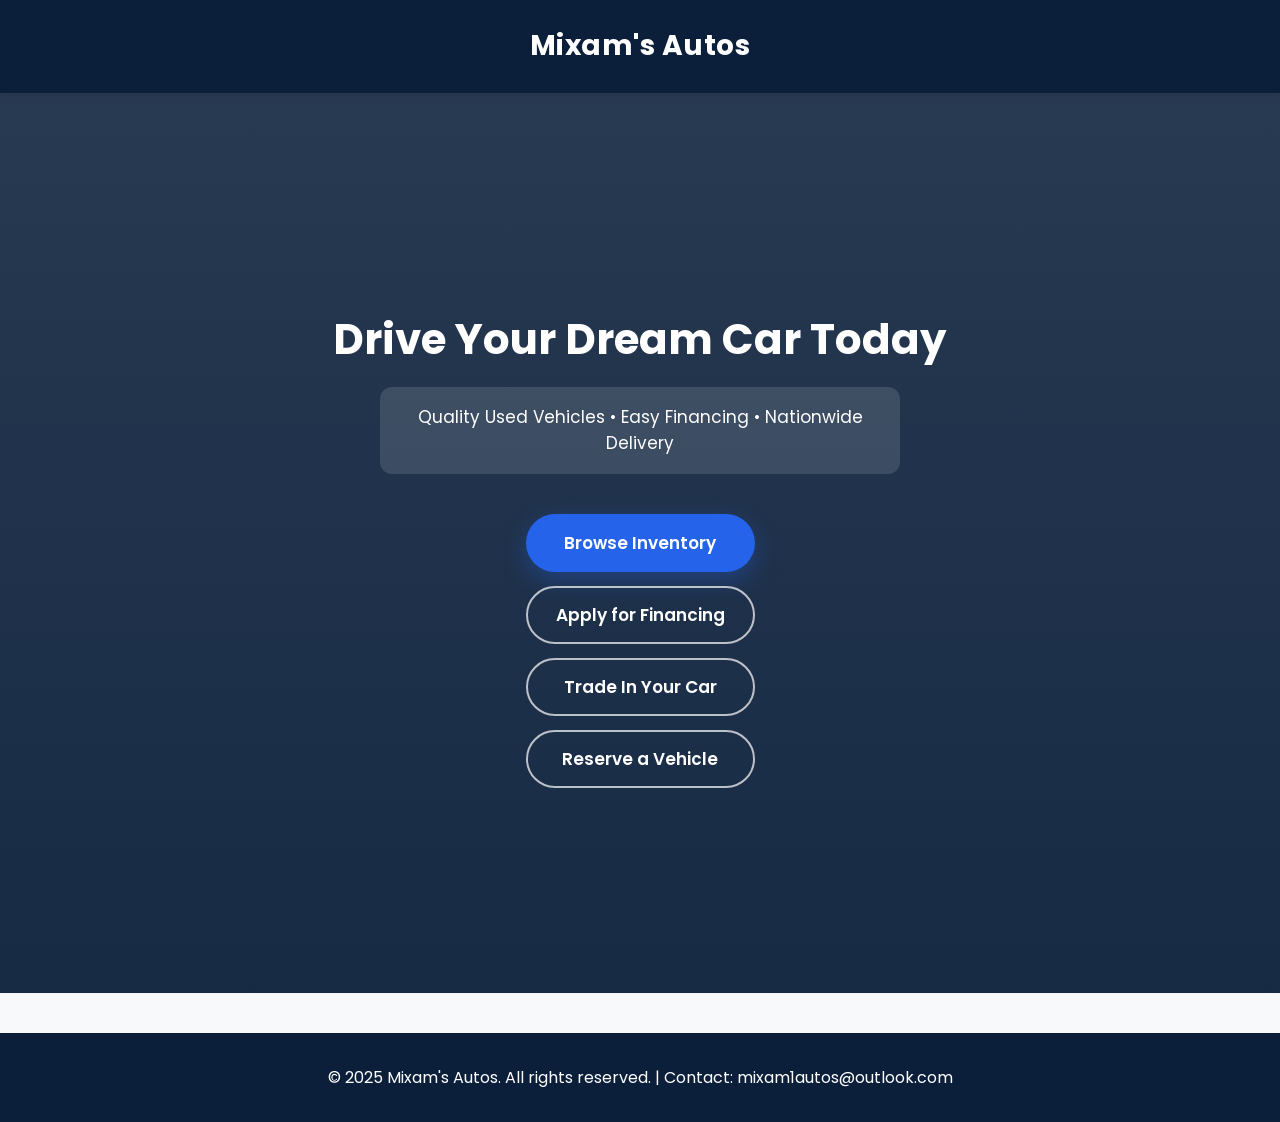
==== commit c9a28471: "Update index.html" ====
--- a/index.html
+++ b/index.html
@@ -17,7 +17,6 @@
       display: flex;
       flex-direction: column;
       justify-content: center;
-      position: relative;
     }
 
     .hero h1 {
@@ -35,7 +34,6 @@
       max-width: 520px;
       font-size: 17px;
       line-height: 1.5;
-      backdrop-filter: blur(8px);
     }
 
     .hero-buttons {
@@ -79,11 +77,26 @@
       transform: translateY(-3px);
     }
 
-    /* Mobile improvements */
+    /* Inventory section - hidden by default */
+    #inventory-section {
+      display: none;
+      padding: 60px 5% 40px;
+      background: white;
+    }
+
+    .car-grid {
+      display: grid;
+      grid-template-columns: repeat(auto-fill, minmax(320px, 1fr));
+      gap: 24px;
+      padding: 40px 5%;
+      max-width: 1400px;
+      margin: 0 auto;
+    }
+
+    /* Mobile */
     @media (max-width: 768px) {
       .hero h1 { font-size: 34px; }
-      .hero { padding: 80px 5% 60px; min-height: auto; }
-      .subtitle-box { margin-bottom: 32px; font-size: 16px; }
+      .hero { padding: 80px 5% 60px; }
     }
   </style>
 </head>
@@ -93,44 +106,47 @@
   </header>
 
   <main>
-    <!-- Hero - styled like your screenshot -->
+    <!-- Hero -->
     <section class="hero">
       <h1>Drive Your Dream Car Today</h1>
-      
       <div class="subtitle-box">
         Quality Used Vehicles • Easy Financing • Nationwide Delivery
       </div>
-
       <div class="hero-buttons">
-        <a href="#inventory" class="btn btn-primary">Browse Inventory</a>
+        <a href="#" onclick="showInventory(); return false;" class="btn btn-primary">Browse Inventory</a>
         <a href="financing.html" class="btn btn-secondary">Apply for Financing</a>
         <a href="trade-in.html" class="btn btn-secondary">Trade In Your Car</a>
         <a href="reservation.html" class="btn btn-secondary">Reserve a Vehicle</a>
       </div>
     </section>
 
-    <!-- Inventory -->
-    <section id="inventory" class="filters" style="padding: 60px 5% 40px; background: white;">
-      <h2 style="text-align: center; margin-bottom: 30px;">Our Inventory</h2>
-      <div class="filter-controls" style="text-align: center; margin-bottom: 30px;">
-        <label>Sort by:</label>
+    <!-- Inventory - hidden until button clicked -->
+    <section id="inventory-section">
+      <h2 style="text-align: center; margin-bottom: 20px;">Our Inventory</h2>
+      <div style="text-align: center; margin-bottom: 30px;">
+        <label>Sort by: </label>
         <select id="sortSelect">
           <option value="price-asc">Price: Low to High</option>
           <option value="price-desc">Price: High to Low</option>
           <option value="year-desc">Newest First</option>
         </select>
       </div>
-    </section>
-
-    <section class="car-grid" id="carGrid" style="padding: 0 5% 60px; background: white;">
-      <!-- Cars added by script.js -->
+      <div class="car-grid" id="carGrid">
+        <!-- Cars added by script.js -->
+      </div>
     </section>
   </main>
 
   <footer>
-    <p>&copy; 2026 Mixam's Autos. All rights reserved. | Contact: mixam1autos@outlook.com</p>
+    <p>&copy; 2025 Mixam's Autos. All rights reserved. | Contact: mixam1autos@outlook.com</p>
   </footer>
 
   <script src="script.js"></script>
+  <script>
+    function showInventory() {
+      document.getElementById('inventory-section').style.display = 'block';
+      document.getElementById('inventory-section').scrollIntoView({ behavior: 'smooth' });
+    }
+  </script>
 </body>
 </html>
